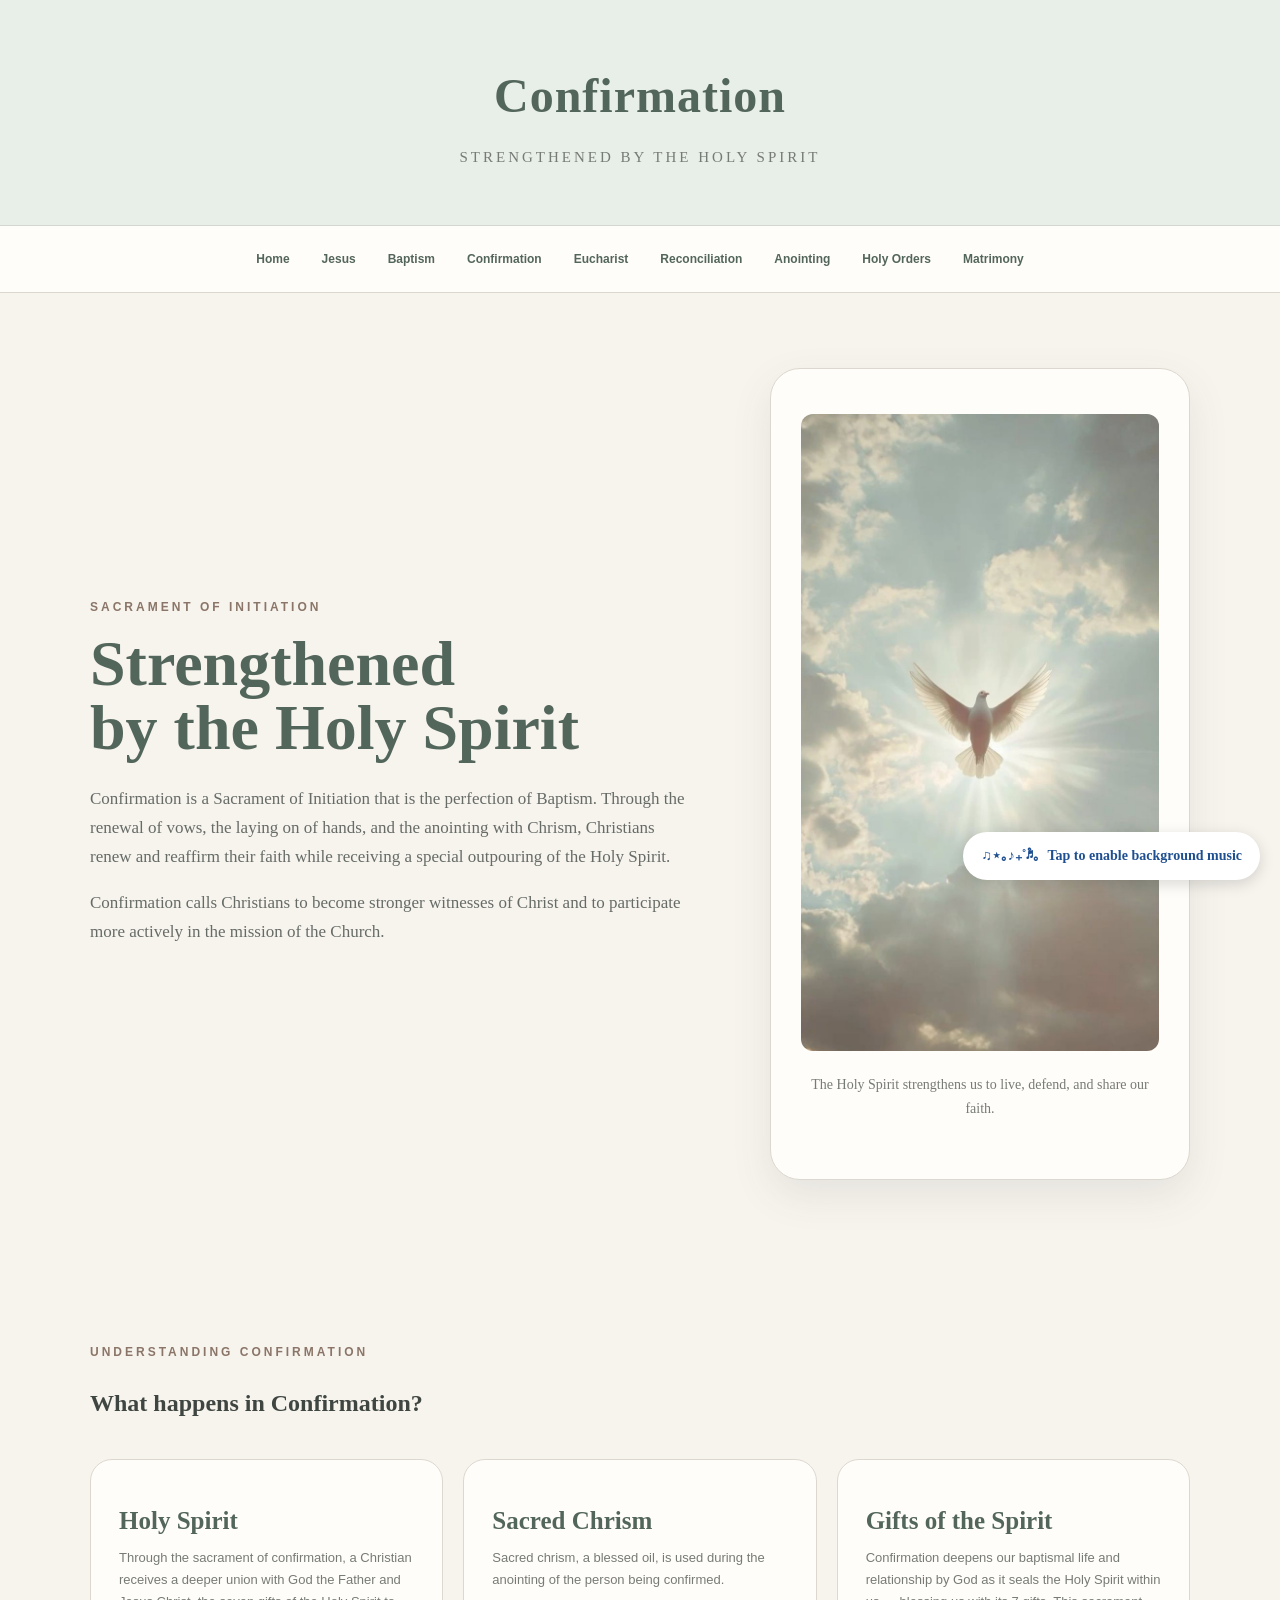
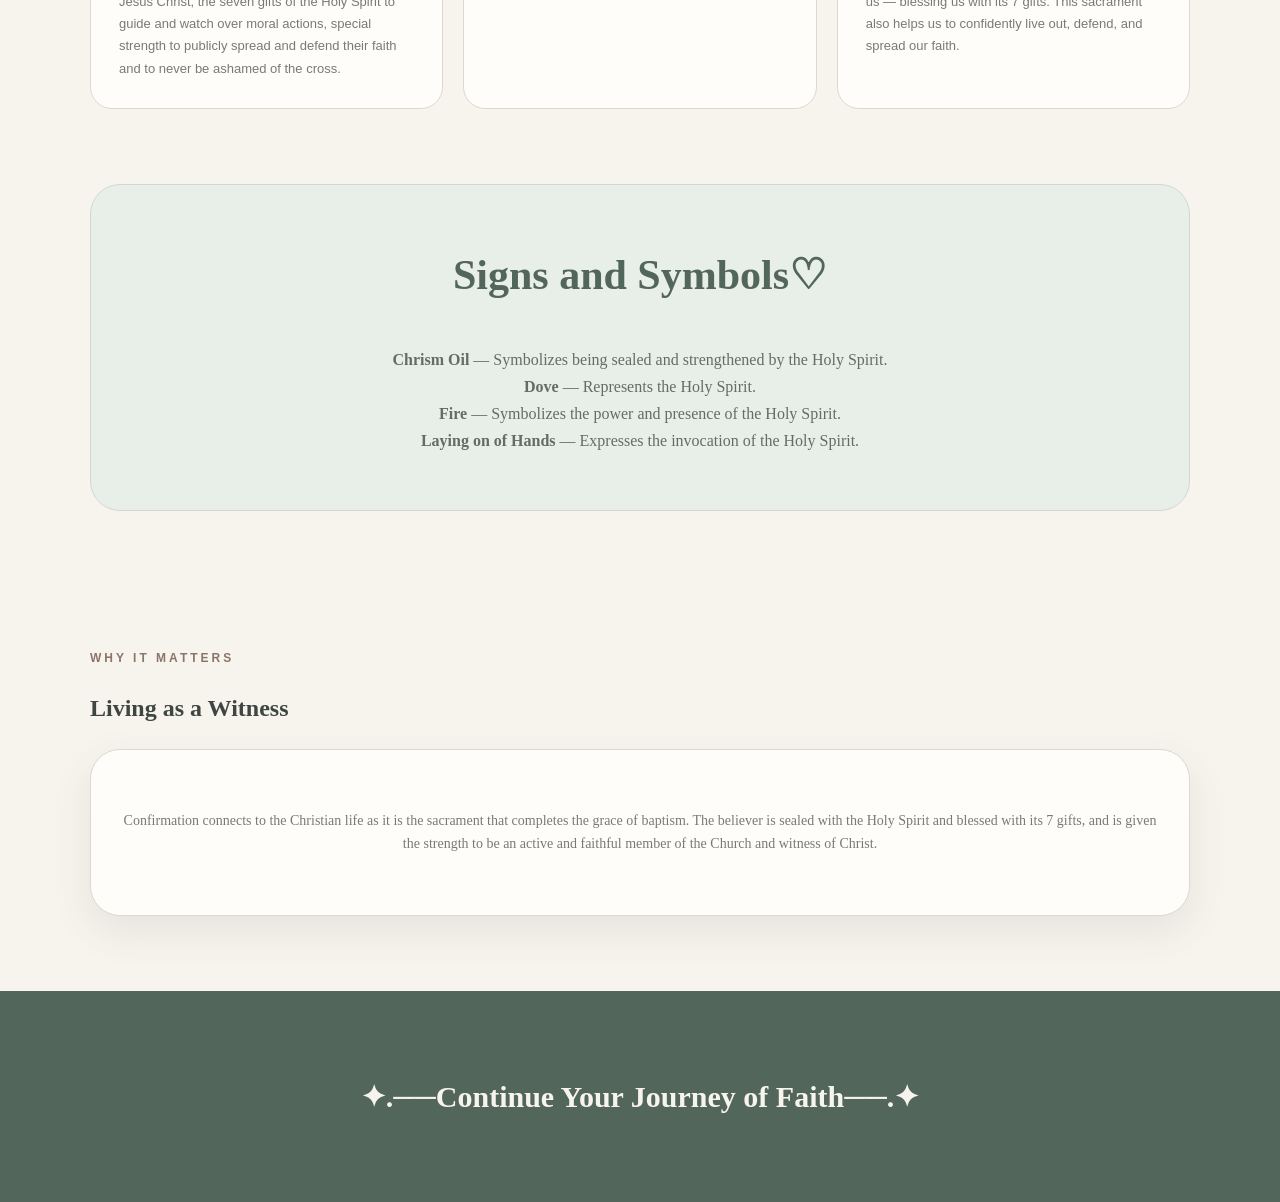
==== confirmation.html @ d7326796 "Add files via upload" ====
<!DOCTYPE html>
<html lang="en">

<head>

    <meta charset="UTF-8">

    <meta name="viewport" content="width=device-width, initial-scale=1.0">

    <title>Confirmation | The Seven Sacraments</title>

    <link rel="stylesheet" href="styles.css">

</head>


<body>
<div id="musicPrompt">
    ♫⋆｡♪₊˚♬゚。Tap to enable background music
</div>

    <header>

        <h1>Confirmation</h1>

        <p>
            Strengthened by the Holy Spirit
        </p>

    </header>


    <nav>

        <a href="index.html">Home</a>

        <a href="jesus.html">Jesus</a>

        <a href="baptism.html">Baptism</a>

        <a href="confirmation.html">Confirmation</a>

        <a href="eucharist.html">Eucharist</a>

        <a href="reconciliation.html">Reconciliation</a>

        <a href="anointing.html">Anointing</a>

        <a href="orders.html">Holy Orders</a>

        <a href="matrimony.html">Matrimony</a>

    </nav>


    <main>


        <!-- INTRODUCTION -->

        <section class="hero">


            <div class="hero-text">

                <p class="small-title">
                    SACRAMENT OF INITIATION
                </p>


                <h2>
                    Strengthened<br>
                    by the Holy Spirit
                </h2>


                <p>
                    Confirmation is a Sacrament of Initiation that is the perfection of Baptism. 
Through the renewal of vows, the laying on of hands, and 
the anointing with Chrism, Christians renew and reaffirm their faith while receiving a special outpouring of the Holy Spirit.
                </p>


                <p>
                    Confirmation calls Christians to become
                    stronger witnesses of Christ and to participate
                    more actively in the mission of the Church.
                </p>


            </div>


            <div class="hero-card">

<div class="icon">
  <img src="photo3.jpg" alt="photo 3">
</div>


                <p>
                    The Holy Spirit strengthens us to live,
                    defend, and share our faith.
                </p>


            </div>


        </section>



        <!-- MEANING -->

        <section>


            <p class="small-title">
                UNDERSTANDING CONFIRMATION
            </p>


            <h2>
                What happens in Confirmation?
            </h2>


            <div class="sacrament-grid">


                <div class="sacrament-card">

                

                    <h3>
                        Holy Spirit
                    </h3>

                    <p>
              Through the sacrament of confirmation, a Christian receives a deeper union with God the Father and Jesus Christ, the seven gifts of the Holy Spirit to guide and watch over moral actions, special strength to publicly spread and defend their faith and to never be ashamed of the cross.  
                    </p>

                </div>



                <div class="sacrament-card">

                  
                    <h3>
                        Sacred Chrism
                    </h3>

                    <p>
                        Sacred chrism, a blessed oil, is used
                        during the anointing of the person being
                        confirmed.
                    </p>

                </div>



                <div class="sacrament-card">


                    <h3>
                        Gifts of the Spirit
                    </h3>

                    <p>
                        Confirmation deepens our baptismal life and relationship by God as it seals the Holy Spirit within us — blessing us with its 7 gifts. This sacrament also helps us to confidently live out, defend, and spread our faith. 
                    </p>

                </div>


            </div>


        </section>



        <!-- SIGNS -->

        <section class="about">


            <h2>
                Signs and Symbols♡
            </h2>


            <p>
                 <strong>Chrism Oil</strong> — Symbolizes being
                sealed and strengthened by the Holy Spirit.
            </p>


            <p>
                 <strong>Dove</strong> — Represents the
                Holy Spirit.
            </p>


            <p>
                 <strong>Fire</strong> — Symbolizes the power
                and presence of the Holy Spirit.
            </p>


            <p>
                 <strong>Laying on of Hands</strong> —
                Expresses the invocation of the Holy Spirit.
            </p>


        </section>



        <!-- EFFECT -->

        <section>


            <p class="small-title">
                WHY IT MATTERS
            </p>


            <h2>
                Living as a Witness
            </h2>


            <div class="hero-card">


                <p>
                    Confirmation connects to the Christian life as it is the sacrament that completes the grace of baptism. The believer is sealed with the Holy Spirit and blessed with its 7 gifts, and is given the strength to be an active and faithful member of the Church and witness of Christ.
                </p>
 

            </div>


        </section>


    </main>



    <footer>


        <h3>
            ✦.──Continue Your Journey of Faith──.✦
        </h3>


    </footer>

<!-- BACKGROUND MUSIC -->

<audio id="backgroundMusic" loop preload="auto">
    <source src="Awit ng Paghahangad Instrumental.mp3" type="audio/mpeg">
</audio>

<script src="https://www.youtube.com/iframe_api"></script>

<script>

const music = document.getElementById("backgroundMusic");
const prompt = document.getElementById("musicPrompt");

let youtubePlaying = false;


// ==============================
// RESTORE MUSIC POSITION
// ==============================

const savedTime = localStorage.getItem("musicTime");

music.addEventListener("loadedmetadata", () => {

    if (savedTime) {
        music.currentTime = Number(savedTime);
    }

});


// ==============================
// START MUSIC
// ==============================

function startMusic() {

    if (youtubePlaying) return;

    music.play().then(() => {

        if (prompt) {
            prompt.style.display = "none";
        }

    }).catch(() => {});

}


// Start only when clicking the actual webpage
document.addEventListener("click", function(event) {

    if (event.target.closest("iframe")) {
        return;
    }

    startMusic();

});


// ==============================
// SAVE MUSIC POSITION
// ==============================

setInterval(() => {

    if (!music.paused) {
        localStorage.setItem("musicTime", music.currentTime);
    }

}, 500);


// ==============================
// YOUTUBE CONTROL
// ==============================

function onYouTubeIframeAPIReady() {

    document.querySelectorAll("iframe[src*='youtube.com/embed/']").forEach((iframe) => {

        new YT.Player(iframe, {

            events: {

                onStateChange: function(event) {

                    // ▶️ YOUTUBE PLAYING
                    if (event.data === YT.PlayerState.PLAYING) {

                        youtubePlaying = true;

                        music.pause();

                    }


                    // ⏸️ YOUTUBE PAUSED
                    else if (event.data === YT.PlayerState.PAUSED) {

                        youtubePlaying = false;

                        startMusic();

                    }


                    // ⏹️ YOUTUBE ENDED
                    else if (event.data === YT.PlayerState.ENDED) {

                        youtubePlaying = false;

                        startMusic();

                    }

                }

            }

        });

    });

}


// ==============================
// SAVE BEFORE LEAVING PAGE
// ==============================

window.addEventListener("pagehide", () => {

    localStorage.setItem(
        "musicTime",
        music.currentTime
    );

    music.pause();

});


// ==============================
// PAUSE WHEN PAGE IS HIDDEN
// ==============================

document.addEventListener("visibilitychange", () => {

    if (document.hidden) {
        music.pause();
    }

});

</script>

</body>

</html>
---- styles.css ----
/* =========================
   GENERAL STYLES
========================= */

* {
    box-sizing: border-box;
}

html {
    scroll-behavior: smooth;
}

body {
    margin: 0;
    background-color: #f7f4ee;
    color: #3f4641;
    font-family: Georgia, "Times New Roman", serif;
    line-height: 1.7;
}


/* =========================
   HEADER
========================= */

header {
    text-align: center;
    padding: 55px 20px 40px;
    background-color: #e8eee8;
    border-bottom: 1px solid #d2d8d1;
}

header h1 {
    margin: 0;
    color: #53665b;
    font-size: 48px;
    letter-spacing: 1px;
}

header p {
    margin-top: 8px;
    color: #777b76;
    font-size: 15px;
    letter-spacing: 3px;
    text-transform: uppercase;
}


/* =========================
   NAVIGATION
========================= */

nav {
    display: flex;
    justify-content: center;
    flex-wrap: wrap;
    gap: 8px;

    padding: 15px 20px;

    background-color: #fffdf9;
    border-bottom: 1px solid #ddd8cf;

    position: sticky;
    top: 0;
    z-index: 10;
}

nav a {
    color: #53665b;
    text-decoration: none;

    font-family: Arial, sans-serif;
    font-size: 12px;
    font-weight: bold;

    padding: 8px 12px;

    border-radius: 20px;
}

nav a:hover {
    background-color: #e8eee8;
}


/* =========================
   MAIN CONTENT
========================= */

main {
    width: 90%;
    max-width: 1100px;
    margin: auto;
}

section {
    padding: 75px 0;
}


/* =========================
   HERO SECTION
========================= */

.hero {
    min-height: 620px;

    display: grid;
    grid-template-columns: 1.2fr 0.8fr;

    gap: 50px;

    align-items: center;
}

.small-title {
    color: #8a7568;

    font-family: Arial, sans-serif;
    font-size: 12px;
    font-weight: bold;

    letter-spacing: 3px;
}


.hero h2 {
    color: #53665b;
    font-size: 64px;
    line-height: 1;

    margin: 15px 0 25px;
}

.hero-text > p:not(.small-title) {
    max-width: 600px;
    color: #666b66;
    font-size: 17px;
}


/* =========================
   BUTTON
========================= */

.button {
    display: inline-block;

    margin-top: 15px;

    padding: 12px 22px;

    background-color: #64776b;
    color: white;

    border-radius: 30px;

    text-decoration: none;

    font-family: Arial, sans-serif;
    font-size: 13px;
    font-weight: bold;
}

.button:hover {
    background-color: #4f6156;
}


/* =========================
   HERO CARD
========================= */

.hero-card {
    padding: 45px 30px;

    background-color: #fffdf9;

    border: 1px solid #ddd8cf;
    border-radius: 30px;

    text-align: center;

    box-shadow: 0 15px 40px rgba(70, 75, 65, 0.10);
}

.cross {
    width: 130px;
    height: 130px;

    display: flex;
    align-items: center;
    justify-content: center;

    margin: auto auto 25px;

    background-color: #e7eee8;

    border-radius: 50%;

    color: #65776b;

    font-size: 65px;
}

.hero-card h3 {
    color: #596a61;
    font-size: 25px;
}

.hero-card p {
    color: #777b76;
    font-size: 14px;
}


/* =========================
   SACRAMENT SECTION
========================= */

#sacraments h2 {
    color: #53665b;
    font-size: 45px;
    margin-top: 5px;
}

.sacrament-grid {
    display: grid;

    grid-template-columns: repeat(3, 1fr);

    gap: 20px;

    margin-top: 35px;
}


/* =========================
   SACRAMENT CARDS
========================= */

.sacrament-card {
    display: block;

    padding: 28px;

    background-color: #fffdf9;

    border: 1px solid #ddd8cf;
    border-radius: 22px;

    text-decoration: none;

    transition: 0.25s;
}

.sacrament-card:hover {
    transform: translateY(-7px);

    box-shadow: 0 15px 30px rgba(70, 75, 65, 0.10);

    background-color: #fafbf8;
}

.sacrament-card span {
    font-size: 35px;
}

.sacrament-card h3 {
    margin: 12px 0 5px;

    color: #53665b;

    font-size: 25px;
}

.sacrament-card p {
    margin: 0;

    color: #777b76;

    font-family: Arial, sans-serif;
    font-size: 13px;
}


/* =========================
   JESUS SECTION
========================= */

.about {
    margin-bottom: 50px;

    padding: 55px;

    background-color: #e8eee8;

    border: 1px solid #d2d8d1;
    border-radius: 30px;

    text-align: center;
}

.about h2 {
    margin-top: 0;

    color: #53665b;

    font-size: 42px;
}

.about p {
    max-width: 700px;

    margin: auto;

    color: #666b66;
}

.icon img {
    width: 100%;
    height: 100%;
    object-fit: cover;
    border-radius: 12px;
}



/* =========================
   FOOTER
========================= */

footer {
    padding: 50px 20px;

    background-color: #53665b;

    color: #f7f4ee;

    text-align: center;
}

footer h3 {
    font-size: 30px;
}

footer p {
    font-family: Arial, sans-serif;
    font-size: 13px;
}


/* =========================
   MOBILE
========================= */

@media (max-width: 800px) {

    .hero {
        grid-template-columns: 1fr;

        padding-top: 40px;
    }

    .hero h2 {
        font-size: 50px;
    }

    .sacrament-grid {
        grid-template-columns: 1fr 1fr;
    }
}


@media (max-width: 550px) {

    header h1 {
        font-size: 38px;
    }

    .hero h2 {
        font-size: 44px;
    }

    .sacrament-grid {
        grid-template-columns: 1fr;
    }

    .about {
        padding: 35px 20px;
    }

}



#musicPrompt {
    position: fixed;
    bottom: 20px;
    right: 20px;
    background: white;
    color: #1e4f91;
    padding: 12px 18px;
    border-radius: 25px;
    box-shadow: 0 4px 15px rgba(0, 0, 0, 0.15);
    font-size: 14px;
    font-weight: 600;
    cursor: pointer;
    z-index: 9999;
    transition: 0.3s ease;
}

#musicPrompt:hover {
    transform: translateY(-3px);
}
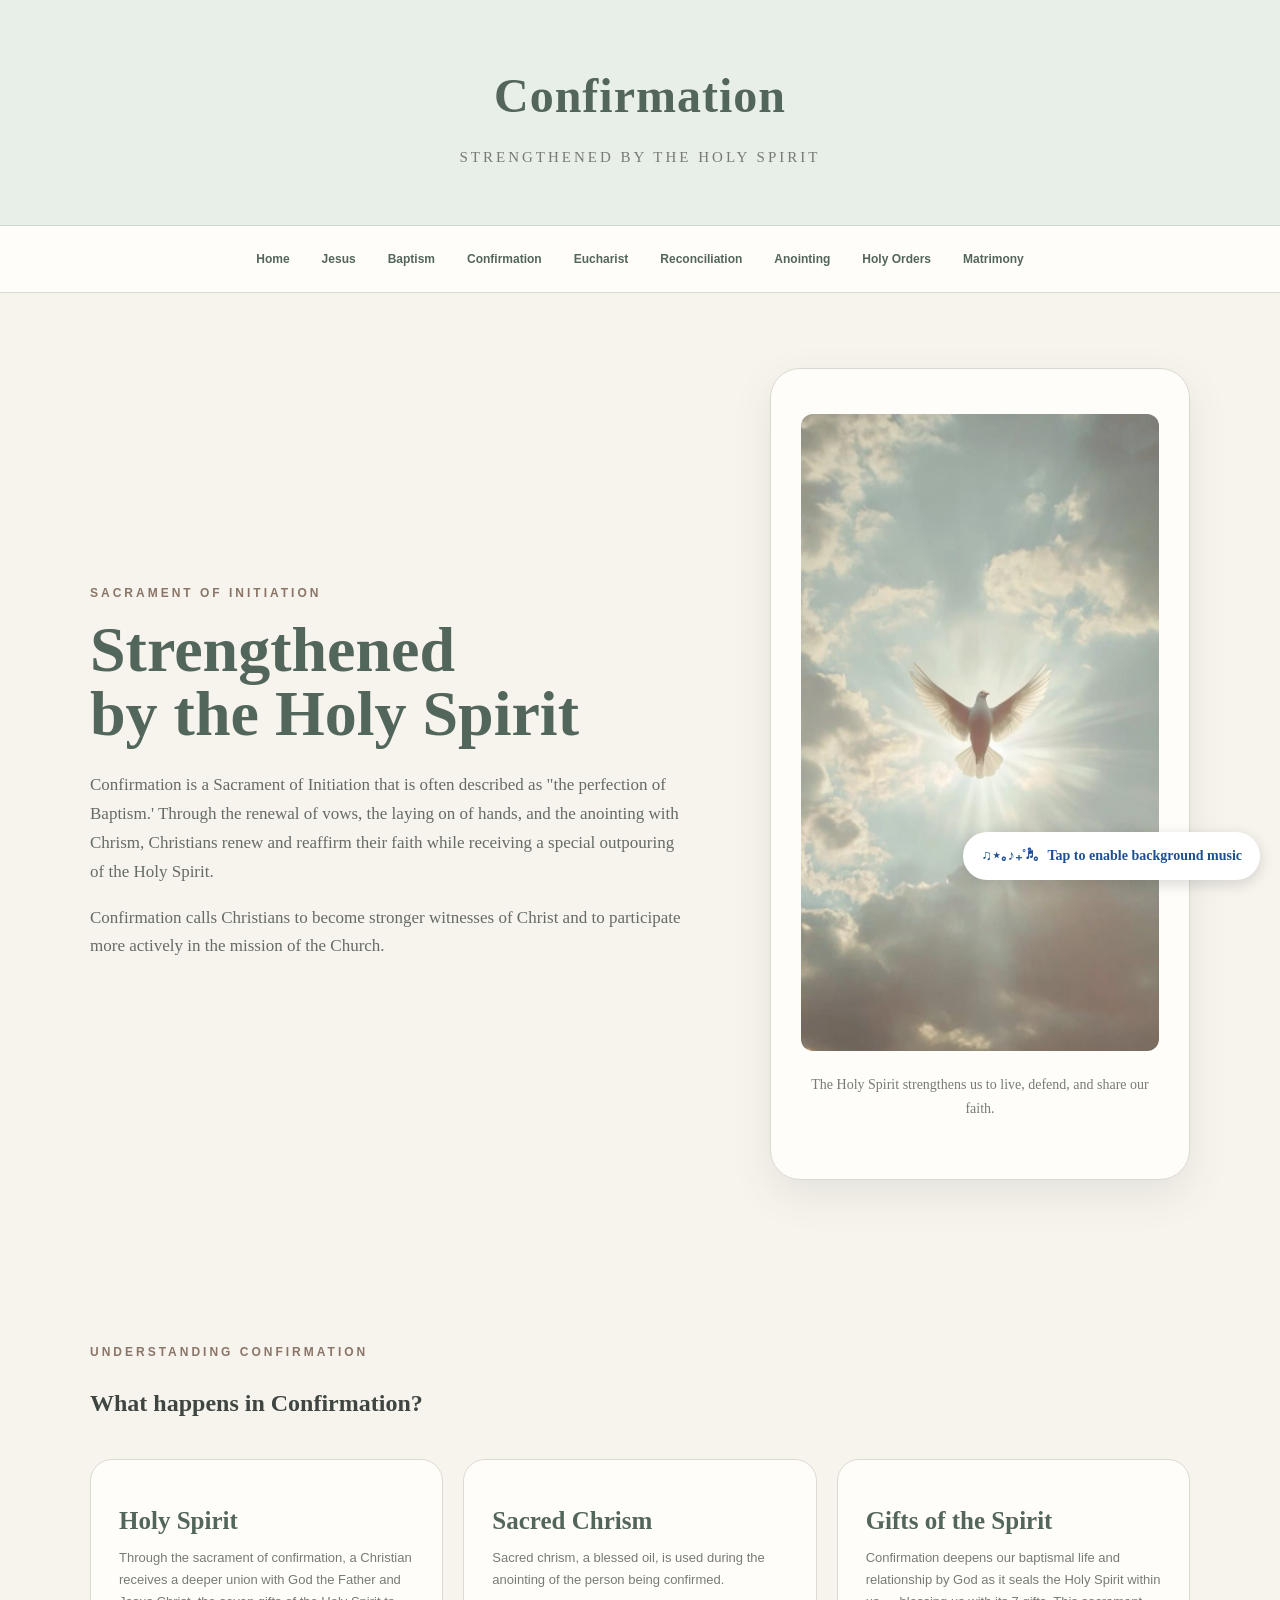
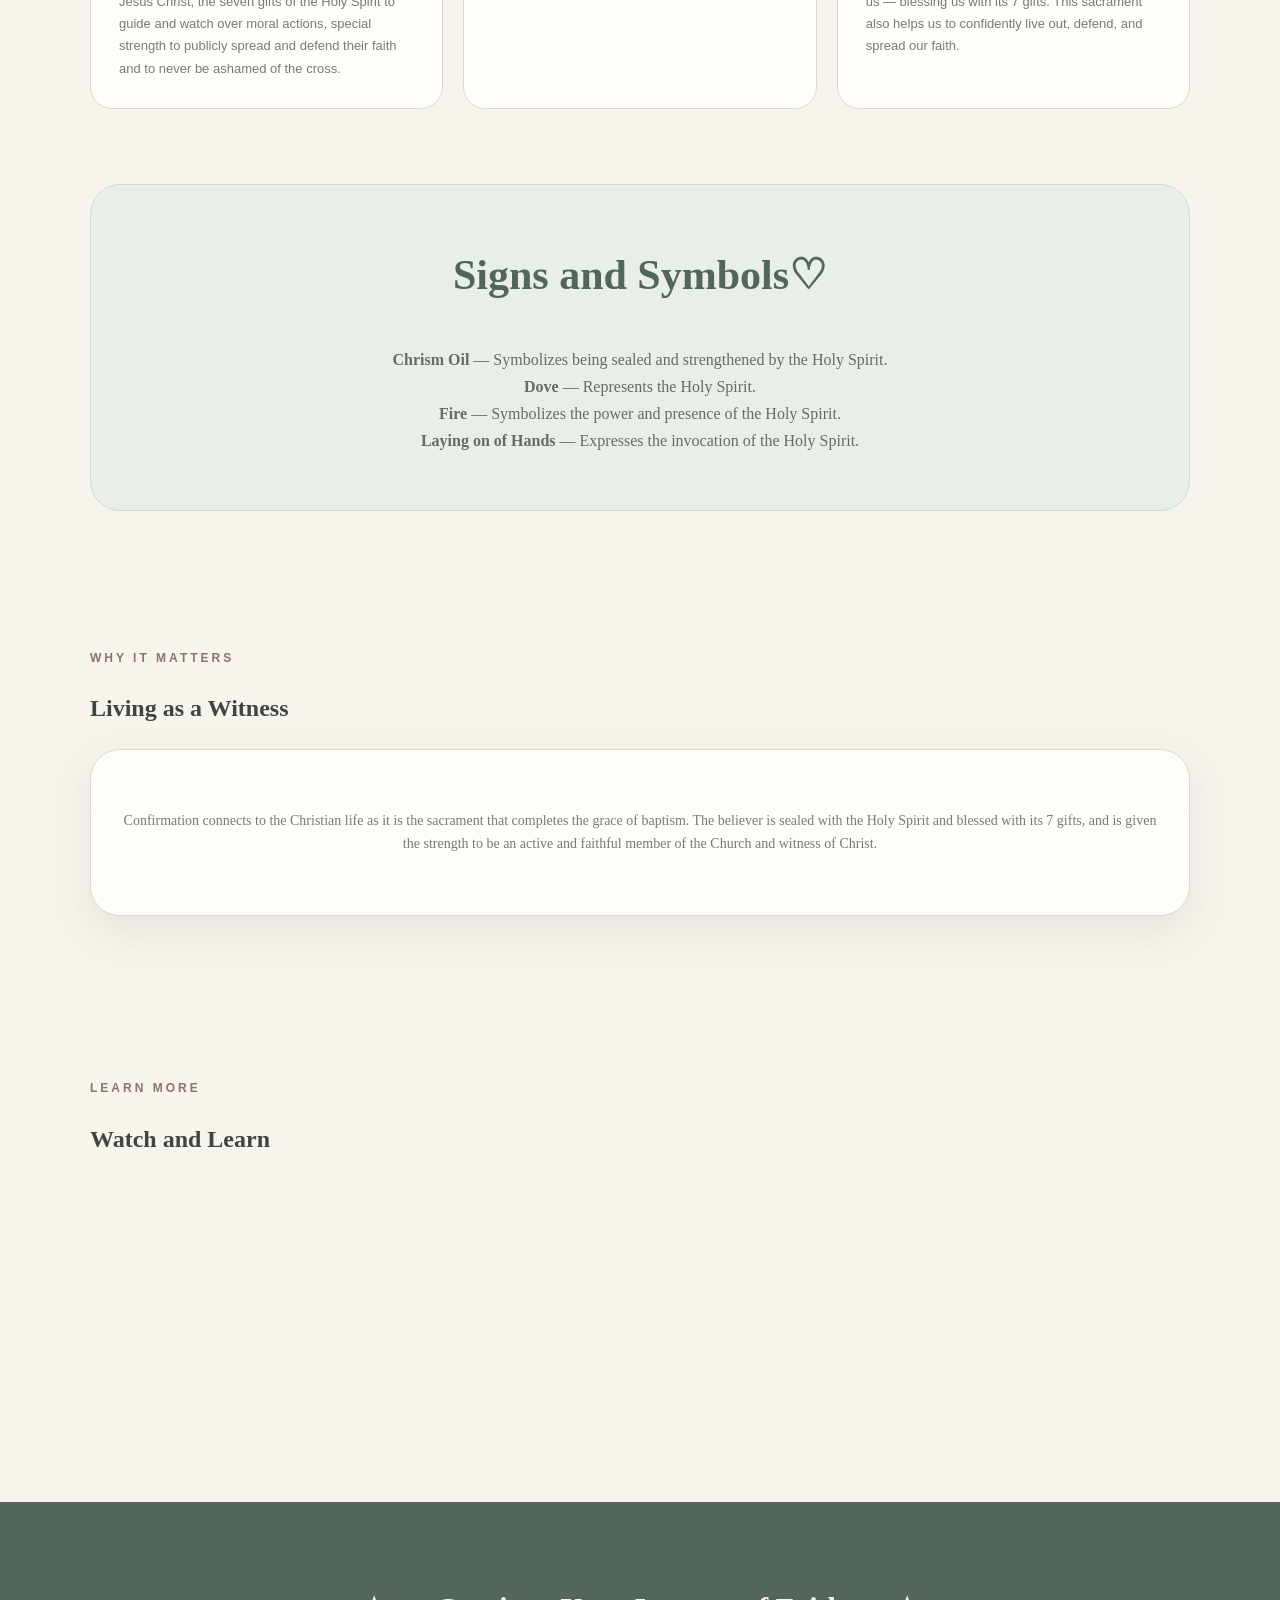
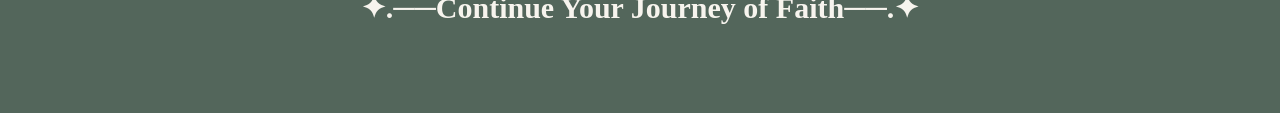
==== commit df711b62: "Add files via upload" ====
--- a/confirmation.html
+++ b/confirmation.html
@@ -1,4 +1,4 @@
-<!DOCTYPE html>
+ <!DOCTYPE html>
 <html lang="en">
 
 <head>
@@ -75,7 +75,7 @@
 
 
                 <p>
-                    Confirmation is a Sacrament of Initiation that is the perfection of Baptism. 
+                    Confirmation is a Sacrament of Initiation that is often described as "the perfection of Baptism.' 
 Through the renewal of vows, the laying on of hands, and 
 the anointing with Chrism, Christians renew and reaffirm their faith while receiving a special outpouring of the Holy Spirit.
                 </p>
@@ -249,6 +249,34 @@
 
         </section>
 
+  <!-- VIDEO -->
+
+<section>
+
+    <p class="small-title">
+        LEARN MORE
+    </p>
+
+    <h2>
+        Watch and Learn
+    </h2>
+
+    <div class="media" style="margin-top:18px">
+
+        <iframe
+            width="100%"
+            height="240"
+            style="border:0;border-radius:15px"
+            src="https://www.youtube.com/embed/nzxeYXudo1c?enablejsapi=1"
+            title="Confirmation"
+            allow="autoplay; encrypted-media"
+            allowfullscreen>
+        </iframe>
+
+    </div>
+
+</section>
+
 
     </main>
 
--- a/styles.css
+++ b/styles.css
@@ -413,4 +413,41 @@
 
 #musicPrompt:hover {
     transform: translateY(-3px);
-}+}
+
+
+.hero-text {
+    animation: fadeUp 1s ease forwards;
+}
+
+.hero-card {
+    animation: fadeUp 1s ease 0.3s forwards;
+    opacity: 0;
+}
+
+.sacrament-card:nth-child(1) {
+    animation: fadeUp 0.8s ease 0.2s forwards;
+    opacity: 0;
+}
+
+.sacrament-card:nth-child(2) {
+    animation: fadeUp 0.8s ease 0.4s forwards;
+    opacity: 0;
+}
+
+.sacrament-card:nth-child(3) {
+    animation: fadeUp 0.8s ease 0.6s forwards;
+    opacity: 0;
+}
+
+@keyframes fadeUp {
+    from {
+        opacity: 0;
+        transform: translateY(20px);
+    }
+
+    to {
+        opacity: 1;
+        transform: translateY(0);
+    }
+}
